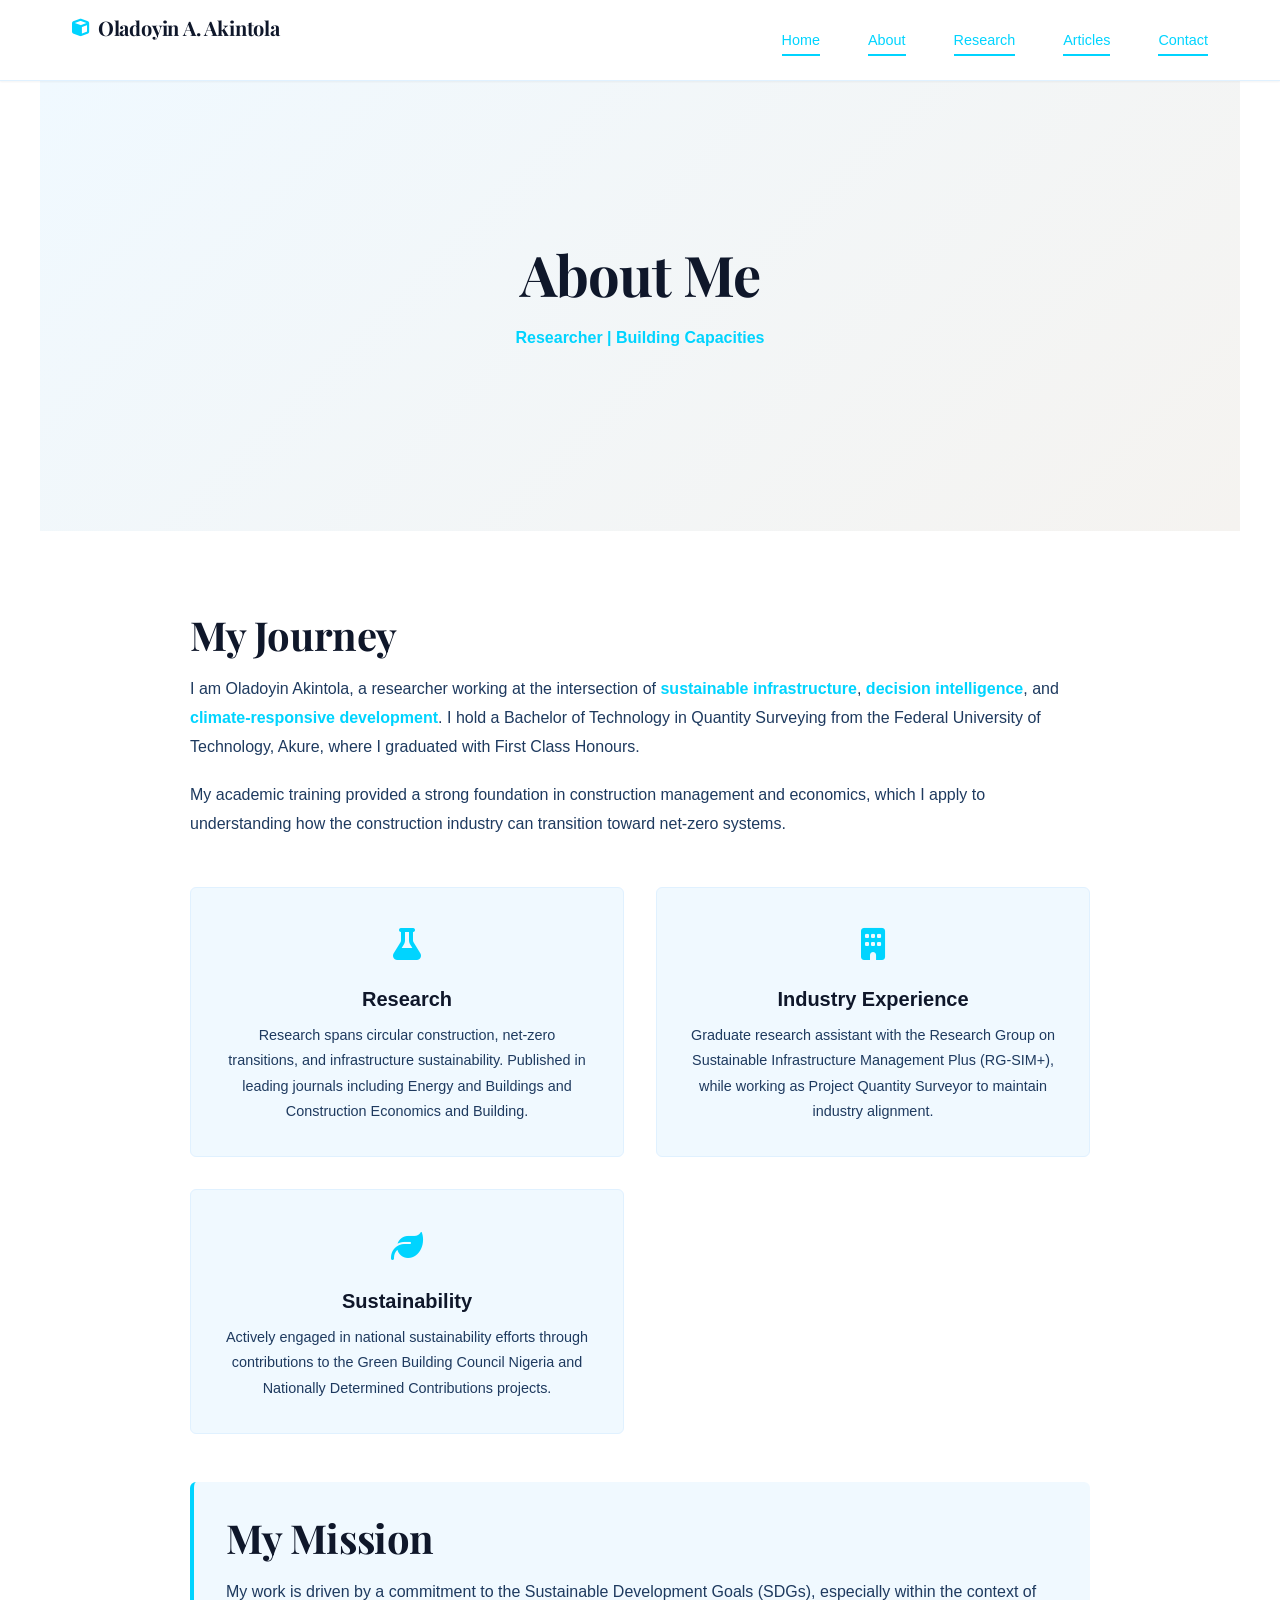
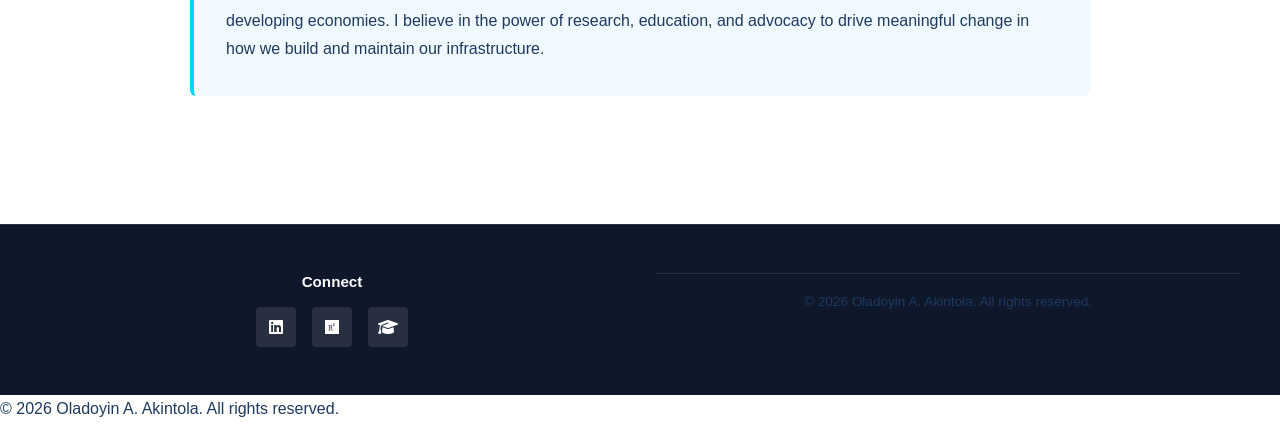
==== about.html @ 4be0ca06 "Add files via upload" ====
<!DOCTYPE html>
<html lang="en">
<head>
    <meta charset="UTF-8">
    <meta name="viewport" content="width=device-width, initial-scale=1.0">
    <title>About Me - Oladoyin Abidemi Akintola</title>
    <link href="https://fonts.googleapis.com/css2?family=Playfair+Display:wght@400;500;600;700&family=Inter:wght@300;400;500;600;700&display=swap" rel="stylesheet">
    <link rel="stylesheet" href="https://cdnjs.cloudflare.com/ajax/libs/font-awesome/6.4.0/css/all.min.css">
    <link rel="stylesheet" href="style.css">
</head>
<body>
    <!-- Navigation -->
    <nav class="navbar">
        <div class="nav-container">
            <h2 class="logo"><i class="fas fa-cube"></i> Oladoyin A. Akintola</h2>
            <ul class="nav-links">
                <li><a href="index.html" class="nav-link">Home</a></li>
                <li><a href="about.html" class="nav-link active">About</a></li>
                <li><a href="portfolio.html" class="nav-link">Research</a></li>
                <li><a href="blog.html" class="nav-link">Articles</a></li>
                <li><a href="contact.html" class="nav-link">Contact</a></li>
            </ul>
            <div class="hamburger">
                <span></span>
                <span></span>
                <span></span>
            </div>
        </div>
    </nav>

    <!-- PAGE HERO -->
    <section class="page-hero">
        <div class="page-hero-content">
            <h1>About Me</h1>
            <p class="page-subtitle">Researcher | Building Capacities</p>
        </div>
    </section>

    <!-- ABOUT SECTION -->
    <section class="about-section">
        <div class="about-content">
            <div class="about-intro">
                <h2>My Journey</h2>
                <p>I am Oladoyin Akintola, a researcher working at the intersection of <strong>sustainable infrastructure</strong>, <strong>decision intelligence</strong>, and <strong>climate-responsive development</strong>. I hold a Bachelor of Technology in Quantity Surveying from the Federal University of Technology, Akure, where I graduated with First Class Honours.</p>
                <p>My academic training provided a strong foundation in construction management and economics, which I apply to understanding how the construction industry can transition toward net-zero systems.</p>
            </div>

            <div class="about-grid">
                <div class="about-card">
                    <div class="about-icon"><i class="fas fa-flask"></i></div>
                    <h3>Research</h3>
                    <p>Research spans circular construction, net-zero transitions, and infrastructure sustainability. Published in leading journals including Energy and Buildings and Construction Economics and Building.</p>
                </div>
                <div class="about-card">
                    <div class="about-icon"><i class="fas fa-building"></i></div>
                    <h3>Industry Experience</h3>
                    <p>Graduate research assistant with the Research Group on Sustainable Infrastructure Management Plus (RG-SIM+), while working as Project Quantity Surveyor to maintain industry alignment.</p>
                </div>
                <div class="about-card">
                    <div class="about-icon"><i class="fas fa-leaf"></i></div>
                    <h3>Sustainability</h3>
                    <p>Actively engaged in national sustainability efforts through contributions to the Green Building Council Nigeria and Nationally Determined Contributions projects.</p>
                </div>
            </div>

            <div class="about-mission">
                <h2>My Mission</h2>
                <p>My work is driven by a commitment to the Sustainable Development Goals (SDGs), especially within the context of developing economies. I believe in the power of research, education, and advocacy to drive meaningful change in how we build and maintain our infrastructure.</p>
            </div>
        </div>
    </section>

    <!-- FOOTER -->
    <footer>
        <div class="footer-content">
            <div class="footer-section">
                <h4>Connect</h4>
                <div class="social-links">
                    <a href="https://www.linkedin.com/in/oladoyin-abidemi-akintola-975780237" title="LinkedIn" target="_blank"><i class="fab fa-linkedin"></i></a>
                    <a href="https://www.researchgate.net/profile/Oladoyin-Akintola" title="ResearchGate" target="_blank"><i class="fab fa-researchgate"></i></a>
                    <a href="https://scholar.google.com/citations?user=EJXc004AAAAJ&hl=en" title="Google Scholar" target="_blank"><i class="fas fa-graduation-cap"></i></a>
                </div>
            </div>
            <div class="footer-section">
                <p>&copy; 2026 Oladoyin A. Akintola. All rights reserved.</p>
            </div>
        </div>
    </footer>

    <script src="script.js"></script>
</body>
</html>
            </div>
            <div class="footer-section">
                <p>&copy; 2026 Oladoyin A. Akintola. All rights reserved.</p>
            </div>
        </div>
    </footer>

    <script src="script.js"></script>
</body>
</html>
---- style.css ----
/* ========== PREMIUM MINIMAL DESIGN SYSTEM ========== */
/* RESPONSIVE DESIGN FOR ALL DEVICES: Smartwatches, Phones, Tablets, Laptops, Desktops */
/* COLOR PALETTE: Modern Tech-Forward (Blue & Teal) */
:root {
    /* Color Palette - Modern Tech-Forward */
    --dark: #0f172a;             /* Deep Navy */
    --slate: #1e3a5f;            /* Navy Slate */
    --gray-light: #7ba3d4;       /* Light Blue-Gray */
    --border: #e0f1ff;           /* Light Blue Border */
    --bg-light: #f0f9ff;         /* Very Light Blue Background */
    --bg: #ffffff;               /* White */
    
    /* Accent Colors - Blue & Teal Vibrant */
    --accent: #00d4ff;           /* Vibrant Cyan - PRIMARY */
    --accent-gold: #0ea5e9;      /* Sky Blue - SECONDARY */
    --accent-sage: #06b6d4;      /* Teal - TERTIARY */
    
    /* Typography */
    --font-serif: 'Playfair Display', Georgia, serif;
    --font-sans: -apple-system, BlinkMacSystemFont, 'Segoe UI', 'Roboto', sans-serif;
    
    /* Effects */
    --shadow-sm: 0 1px 2px rgba(0, 0, 0, 0.04);
    --shadow-md: 0 4px 12px rgba(15, 23, 42, 0.12);
    --shadow-lg: 0 12px 32px rgba(15, 23, 42, 0.15);
    --transition: all 0.3s ease;
}

/* ========== RESET ========== */
*,
*::before,
*::after {
    margin: 0;
    padding: 0;
    box-sizing: border-box;
}

html {
    scroll-behavior: smooth;
}

body {
    font-family: var(--font-sans);
    background-color: var(--bg);
    color: var(--dark);
    line-height: 1.6;
    -webkit-font-smoothing: antialiased;
}

/* ========== TYPOGRAPHY ========== */
h1, h2, h3, h4, h5, h6 {
    font-weight: 700;
    line-height: 1.2;
    color: var(--dark);
}

h1 {
    font-family: var(--font-serif);
    font-size: clamp(1.75rem, 8vw, 3.5rem);
    margin-bottom: 1.5rem;
    letter-spacing: -0.02em;
}

h2 {
    font-family: var(--font-serif);
    font-size: clamp(1.5rem, 6vw, 2.5rem);
    margin-bottom: 1.5rem;
    letter-spacing: -0.01em;
}

h3 {
    font-size: 1.25rem;
    margin-bottom: 1rem;
    font-weight: 600;
}

p {
    margin-bottom: 1.25rem;
    line-height: 1.75;
    color: var(--slate);
}

a {
    color: var(--accent);
    text-decoration: none;
    transition: var(--transition);
}

a:hover {
    color: var(--accent-gold);
}

/* ========== NAVBAR ========== */
.navbar {
    background-color: var(--bg);
    border-bottom: 1px solid var(--border);
    position: sticky;
    top: 0;
    z-index: 1000;
    backdrop-filter: blur(10px);
    background-color: rgba(255, 255, 255, 0.95);
}

.nav-container {
    max-width: 1200px;
    margin: 0 auto;
    padding: 1rem 2rem;
    display: flex;
    justify-content: space-between;
    align-items: center;
}

.logo {
    font-family: var(--font-serif);
    font-size: 1.25rem;
    font-weight: 700;
    color: var(--dark);
    display: flex;
    align-items: center;
    gap: 0.5rem;
}

.logo i {
    color: var(--accent);
    font-size: 1.1rem;
}

.nav-links {
    list-style: none;
    display: flex;
    gap: 3rem;
}

.nav-link {
    color: var(--slate);
    font-size: 0.9rem;
    font-weight: 500;
    position: relative;
    transition: var(--transition);
}

.nav-link:hover,
.nav-link.active {
    color: var(--accent);
}

.nav-link::after {
    content: '';
    position: absolute;
    bottom: -8px;
    left: 0;
    width: 0;
    height: 2px;
    background-color: var(--accent);
    transition: width 0.3s ease;
}

.nav-link:hover::after,
.nav-link.active::after {
    width: 100%;
}

.hamburger {
    display: none;
    flex-direction: column;
    gap: 5px;
    cursor: pointer;
}

.hamburger span {
    width: 24px;
    height: 2px;
    background-color: var(--dark);
    border-radius: 1px;
    transition: var(--transition);
}

/* ========== HERO ========== */
.hero {
    min-height: 90vh;
    background: linear-gradient(135deg, var(--bg-light) 0%, #f5f3f0 100%);
    display: flex;
    align-items: center;
    justify-content: center;
    padding: 4rem 2rem;
    position: relative;
    overflow: hidden;
}

.hero::before {
    content: '';
    position: absolute;
    top: -50%;
    right: -20%;
    width: 600px;
    height: 600px;
    background: radial-gradient(circle, rgba(122, 138, 128, 0.08) 0%, transparent 70%);
    border-radius: 50%;
    animation: float 20s ease-in-out infinite;
}

.hero::after {
    content: '';
    position: absolute;
    bottom: -20%;
    left: -10%;
    width: 400px;
    height: 400px;
    background: radial-gradient(circle, rgba(107, 91, 71, 0.06) 0%, transparent 70%);
    border-radius: 50%;
    animation: float 25s ease-in-out infinite;
}

.hero-content {
    position: relative;
    z-index: 2;
    max-width: 900px;
    text-align: left;
    animation: fadeInUp 0.8s ease 0.2s both;
}

.hero-title {
    font-size: clamp(2rem, 8vw, 3.5rem);
    line-height: 1.1;
    margin-bottom: 2rem;
    color: var(--dark);
}

.hero-subtitle {
    font-size: clamp(1rem, 3vw, 1.4rem);
    color: var(--accent);
    margin-bottom: 2rem;
    font-weight: 500;
    letter-spacing: 0.02em;
}

.hero-description {
    font-size: 1rem;
    color: var(--slate);
    max-width: 600px;
    margin-bottom: 2rem;
    line-height: 1.8;
}

.hero-cta {
    display: flex;
    gap: 1.5rem;
    flex-wrap: wrap;
}

/* ========== BUTTONS ========== */
.btn {
    display: inline-block;
    padding: 0.875rem 1.75rem;
    border-radius: 4px;
    font-size: 0.9rem;
    font-weight: 600;
    text-decoration: none;
    border: 2px solid transparent;
    cursor: pointer;
    transition: var(--transition);
    letter-spacing: 0.02em;
}

.btn-primary {
    background-color: var(--accent);
    color: white;
}

.btn-primary:hover {
    background-color: var(--accent-gold);
    transform: translateY(-2px);
    box-shadow: var(--shadow-md);
}

.btn-secondary {
    background-color: transparent;
    color: var(--accent);
    border: 2px solid var(--accent);
}

.btn-secondary:hover {
    background-color: var(--accent);
    color: white;
}

/* ========== SECTIONS ========== */
section {
    padding: 5rem 2rem;
    max-width: 1200px;
    margin: 0 auto;
}

.section-header {
    text-align: center;
    margin-bottom: 4rem;
}

.section-title {
    font-size: clamp(1.75rem, 5vw, 2.5rem);
    margin-bottom: 1rem;
    color: var(--dark);
}

.section-subtitle {
    font-size: 0.85rem;
    color: var(--gray-light);
    letter-spacing: 0.15em;
    text-transform: uppercase;
    font-weight: 600;
}

/* ========== INTERESTS SECTION ========== */
.interests {
    background-color: var(--bg-light);
    border-radius: 8px;
}

.interests-grid {
    display: grid;
    grid-template-columns: repeat(auto-fit, minmax(250px, 1fr));
    gap: 2rem;
}

.interest-card {
    background-color: var(--bg);
    padding: 2rem;
    border-radius: 6px;
    border: 1px solid var(--border);
    text-align: center;
    transition: var(--transition);
}

.interest-card:hover {
    border-color: var(--accent);
    box-shadow: var(--shadow-md);
    transform: translateY(-4px);
}

.card-icon {
    width: 60px;
    height: 60px;
    margin: 0 auto 1.5rem;
    background-color: rgba(107, 91, 71, 0.08);
    border-radius: 6px;
    display: flex;
    align-items: center;
    justify-content: center;
    font-size: 1.75rem;
    color: var(--accent);
    transition: var(--transition);
}

.interest-card:hover .card-icon {
    background-color: var(--accent);
    color: white;
    transform: scale(1.1);
}

.interest-card h3 {
    font-size: 1.1rem;
    margin-bottom: 0.75rem;
}

.interest-card p {
    font-size: 0.9rem;
    margin-bottom: 0;
}

/* ========== ACTIONS SECTION ========== */
.actions {
    background-color: var(--bg);
}

.actions-container {
    display: grid;
    grid-template-columns: repeat(auto-fit, minmax(300px, 1fr));
    gap: 2rem;
}

.action-card {
    background-color: var(--bg-light);
    padding: 2.5rem;
    border-radius: 6px;
    border: 1px solid var(--border);
    text-align: center;
    transition: var(--transition);
}

.action-card:hover {
    border-color: var(--accent);
    box-shadow: var(--shadow-md);
    transform: translateY(-6px);
}

.action-icon {
    font-size: 2.5rem;
    color: var(--accent);
    margin-bottom: 1.5rem;
    transition: var(--transition);
}

.action-card:hover .action-icon {
    transform: scale(1.15);
}

.action-card h2 {
    margin-bottom: 1rem;
    font-size: 1.5rem;
}

.action-card p {
    margin-bottom: 1.5rem;
}

/* ========== PAGE SECTIONS ========== */
.page-hero {
    min-height: 50vh;
    background: linear-gradient(135deg, var(--bg-light) 0%, #f5f3f0 100%);
    display: flex;
    align-items: center;
    justify-content: center;
    padding: 4rem 2rem;
    text-align: center;
}

.page-hero-content h1 {
    margin-bottom: 1rem;
}

.page-subtitle {
    font-size: 1rem;
    color: var(--accent);
    font-weight: 600;
}

/* ========== ABOUT ========== */
.about-section {
    background-color: var(--bg);
}

.about-content {
    max-width: 900px;
    margin: 0 auto;
}

.about-intro {
    margin-bottom: 3rem;
}

.about-intro h2,
.about-mission h2 {
    color: var(--dark);
    margin-bottom: 1rem;
}

.about-intro p,
.about-mission p {
    font-size: 1rem;
    line-height: 1.8;
}

.about-intro p strong {
    color: var(--accent);
}

.about-grid {
    display: grid;
    grid-template-columns: repeat(auto-fit, minmax(250px, 1fr));
    gap: 2rem;
    margin-bottom: 3rem;
}

.about-card {
    background-color: var(--bg-light);
    padding: 2rem;
    border-radius: 6px;
    border: 1px solid var(--border);
    text-align: center;
    transition: var(--transition);
}

.about-card:hover {
    border-color: var(--accent);
    box-shadow: var(--shadow-md);
    transform: translateY(-4px);
}

.about-icon {
    font-size: 2rem;
    color: var(--accent);
    margin-bottom: 1rem;
    transition: var(--transition);
}

.about-card:hover .about-icon {
    transform: scale(1.15);
}

.about-card h3 {
    margin-bottom: 0.75rem;
}

.about-card p {
    font-size: 0.9rem;
    margin-bottom: 0;
}

.about-mission {
    background-color: var(--bg-light);
    padding: 2rem;
    border-radius: 6px;
    border-left: 4px solid var(--accent);
}

.about-mission p {
    margin-bottom: 0;
}

/* ========== BLOG ========== */
.blog-section {
    background-color: var(--bg);
}

.blog-grid {
    display: grid;
    grid-template-columns: repeat(auto-fit, minmax(280px, 1fr));
    gap: 2rem;
}

.blog-card {
    background-color: var(--bg-light);
    padding: 2rem;
    border-radius: 6px;
    border: 1px solid var(--border);
    transition: var(--transition);
}

.blog-card:hover {
    border-color: var(--accent);
    box-shadow: var(--shadow-md);
    transform: translateY(-4px);
}

.blog-date {
    font-size: 0.75rem;
    color: var(--accent);
    font-weight: 700;
    letter-spacing: 0.1em;
    text-transform: uppercase;
    margin-bottom: 0.75rem;
}

.blog-card h3 {
    font-size: 1.1rem;
    margin-bottom: 1rem;
}

.blog-card p {
    font-size: 0.9rem;
    margin-bottom: 1rem;
}

.blog-meta {
    display: flex;
    gap: 0.5rem;
    flex-wrap: wrap;
}

.blog-category {
    display: inline-block;
    background-color: var(--bg);
    color: var(--accent);
    padding: 0.35rem 0.7rem;
    border-radius: 3px;
    font-size: 0.7rem;
    font-weight: 600;
    border: 1px solid var(--border);
}

.blog-read-time {
    font-size: 0.75rem;
    color: var(--gray-light);
    margin-top: 1rem;
    font-style: italic;
}

.blog-instruction {
    background-color: #f8f8f8;
    padding: 2rem;
    text-align: center;
}

.blog-instruction code {
    background-color: #e5e5e5;
    padding: 0.25rem 0.5rem;
    border-radius: 3px;
    font-family: 'Courier New', monospace;
    color: var(--accent);
}

/* ========== PORTFOLIO ========== */
.portfolio-section {
    background-color: var(--bg);
}

.portfolio-container {
    max-width: 900px;
    margin: 0 auto;
}

.project-card {
    background-color: var(--bg-light);
    padding: 2rem;
    border-radius: 6px;
    border: 1px solid var(--border);
    margin-bottom: 2rem;
    transition: var(--transition);
}

.project-card:hover {
    border-color: var(--accent);
    box-shadow: var(--shadow-md);
}

.project-year {
    display: inline-block;
    background-color: var(--accent);
    color: white;
    padding: 0.35rem 0.75rem;
    border-radius: 3px;
    font-size: 0.75rem;
    font-weight: 700;
    margin-bottom: 1rem;
}

.project-card h2 {
    font-size: 1.35rem;
    margin-bottom: 1rem;
    line-height: 1.4;
}

.project-description {
    color: var(--slate);
    font-size: 0.95rem;
    margin-bottom: 1.5rem;
}

.project-meta {
    display: flex;
    gap: 0.5rem;
    flex-wrap: wrap;
    margin-bottom: 1.5rem;
}

.project-tag {
    display: inline-block;
    background-color: var(--bg);
    color: var(--accent);
    padding: 0.35rem 0.7rem;
    border-radius: 3px;
    font-size: 0.7rem;
    font-weight: 600;
    border: 1px solid var(--border);
}

/* ========== CONTACT ========== */
.contact-section {
    background-color: var(--bg);
}

.contact-container {
    max-width: 900px;
    margin: 0 auto;
}

.contact-info {
    text-align: center;
    margin-bottom: 3rem;
}

.contact-info h2 {
    margin-bottom: 1rem;
}

.contact-info p {
    max-width: 600px;
    margin: 0 auto;
}

.contact-grid {
    display: grid;
    grid-template-columns: repeat(auto-fit, minmax(250px, 1fr));
    gap: 2rem;
}

.contact-card {
    background-color: var(--bg-light);
    padding: 2rem;
    border-radius: 6px;
    border: 1px solid var(--border);
    text-align: center;
    transition: var(--transition);
    text-decoration: none;
    color: inherit;
}

.contact-card:hover {
    border-color: var(--accent);
    box-shadow: var(--shadow-md);
    transform: translateY(-4px);
}

.contact-icon {
    font-size: 2rem;
    color: var(--accent);
    margin-bottom: 1rem;
    transition: var(--transition);
}

.contact-card:hover .contact-icon {
    transform: scale(1.15);
}

.contact-card h3 {
    font-size: 1.1rem;
    margin-bottom: 0.5rem;
}

.contact-card p {
    font-size: 0.9rem;
    margin-bottom: 0;
}

/* ========== FOOTER ========== */
footer {
    background-color: var(--dark);
    color: rgba(255, 255, 255, 0.8);
    padding: 3rem 2rem 1.5rem;
    margin-top: 3rem;
    border-top: 1px solid rgba(255, 255, 255, 0.1);
}

.footer-content {
    max-width: 1200px;
    margin: 0 auto;
    display: grid;
    grid-template-columns: repeat(auto-fit, minmax(250px, 1fr));
    gap: 2rem;
    text-align: center;
    margin-bottom: 1.5rem;
}

.footer-section h4 {
    font-size: 0.95rem;
    margin-bottom: 1rem;
    font-weight: 700;
    color: white;
}

.social-links {
    display: flex;
    gap: 1rem;
    justify-content: center;
}

.social-links a {
    width: 40px;
    height: 40px;
    background-color: rgba(255, 255, 255, 0.1);
    border-radius: 4px;
    display: flex;
    align-items: center;
    justify-content: center;
    color: white;
    text-decoration: none;
    font-size: 1rem;
    transition: var(--transition);
}

.social-links a:hover {
    background-color: var(--accent);
    transform: translateY(-3px);
}

footer p {
    border-top: 1px solid rgba(255, 255, 255, 0.1);
    padding-top: 1rem;
    font-size: 0.85rem;
    margin-bottom: 0;
}

/* ========== ANIMATIONS ========== */
@keyframes fadeInUp {
    from {
        opacity: 0;
        transform: translateY(30px);
    }
    to {
        opacity: 1;
        transform: translateY(0);
    }
}

@keyframes float {
    0%, 100% {
        transform: translateY(0);
    }
    50% {
        transform: translateY(20px);
    }
}

/* ========== RESPONSIVE DESIGN ========== */
/* SMARTWATCH - Ultra-small devices (< 300px) */
@media (max-width: 299px) {
    .nav-container {
        padding: 0.75rem;
    }

    .logo {
        font-size: 0.85rem;
    }

    .logo i {
        font-size: 0.8rem;
    }

    .nav-links {
        display: none;
        position: absolute;
        top: 100%;
        left: 0;
        right: 0;
        flex-direction: column;
        background-color: var(--bg);
        border-bottom: 1px solid var(--border);
        gap: 0;
        padding: 0.5rem;
        width: 100%;
        z-index: 999;
    }

    .nav-links.active {
        display: flex;
    }

    .nav-link {
        font-size: 0.75rem;
        padding: 0.5rem 0.25rem;
    }

    .hamburger {
        display: flex;
    }

    .hamburger span {
        width: 18px;
        height: 1.5px;
    }

    h1 {
        font-size: clamp(1.2rem, 4vw, 1.8rem);
    }

    h2 {
        font-size: clamp(1rem, 3.5vw, 1.5rem);
    }

    section {
        padding: 1.5rem 0.75rem;
    }

    .hero {
        min-height: 50vh;
        padding: 2rem 1rem;
    }

    .hero-title {
        font-size: clamp(1.2rem, 5vw, 1.8rem);
        margin-bottom: 1rem;
    }

    .hero-subtitle {
        font-size: clamp(0.75rem, 2.5vw, 1rem);
        margin-bottom: 0.75rem;
    }

    .hero-description {
        font-size: 0.75rem;
        margin-bottom: 1rem;
    }

    .hero-cta {
        gap: 0.5rem;
        flex-direction: column;
    }

    .btn {
        padding: 0.5rem 1rem;
        font-size: 0.7rem;
    }

    .interests-grid,
    .actions-container,
    .about-grid,
    .blog-grid,
    .contact-grid,
    .portfolio-container {
        grid-template-columns: 1fr;
        gap: 1rem;
    }

    .interest-card,
    .action-card,
    .about-card,
    .blog-card,
    .contact-card,
    .project-card {
        padding: 1rem;
    }

    .card-icon {
        width: 40px;
        height: 40px;
        font-size: 1.2rem;
    }

    .page-hero {
        min-height: 40vh;
        padding: 2rem 1rem;
    }
}

/* MOBILE PHONES - Small devices (300px - 640px) */
@media (min-width: 300px) and (max-width: 640px) {
    .nav-container {
        padding: 0.75rem 1rem;
    }

    .logo {
        font-size: 1rem;
    }

    .nav-links {
        display: none;
        position: absolute;
        top: 100%;
        left: 0;
        right: 0;
        flex-direction: column;
        background-color: var(--bg);
        border-bottom: 1px solid var(--border);
        gap: 0;
        padding: 0.75rem;
        width: 100%;
        z-index: 999;
    }

    .nav-links.active {
        display: flex;
    }

    .nav-link {
        color: var(--slate);
        font-size: 0.85rem;
        padding: 0.75rem 0.5rem;
    }

    .hamburger {
        display: flex;
    }

    .hamburger span {
        width: 20px;
        height: 2px;
    }

    h1 {
        font-size: clamp(1.4rem, 5vw, 2rem);
    }

    h2 {
        font-size: clamp(1.1rem, 4vw, 1.75rem);
    }

    section {
        padding: 2rem 1rem;
    }

    .hero {
        min-height: 60vh;
        padding: 2.5rem 1rem;
    }

    .hero-title {
        font-size: clamp(1.4rem, 6vw, 2rem);
        margin-bottom: 1rem;
    }

    .hero-subtitle {
        font-size: clamp(0.85rem, 3vw, 1.1rem);
        margin-bottom: 1rem;
    }

    .hero-description {
        font-size: 0.85rem;
        margin-bottom: 1.25rem;
    }

    .hero-cta {
        gap: 0.75rem;
        flex-direction: column;
    }

    .btn {
        width: 100%;
        padding: 0.75rem 1.25rem;
        font-size: 0.8rem;
        text-align: center;
    }

    .interests-grid,
    .actions-container,
    .about-grid,
    .blog-grid,
    .contact-grid,
    .portfolio-container {
        grid-template-columns: 1fr;
        gap: 1.25rem;
    }

    .interest-card,
    .action-card,
    .about-card,
    .blog-card,
    .contact-card,
    .project-card {
        padding: 1.25rem;
    }

    .card-icon {
        width: 50px;
        height: 50px;
        font-size: 1.4rem;
    }

    .page-hero {
        min-height: 45vh;
        padding: 2.5rem 1rem;
    }

    .section-header {
        margin-bottom: 2.5rem;
    }

    .hero::before {
        width: 300px;
        height: 300px;
    }

    .hero::after {
        width: 200px;
        height: 200px;
    }
}

/* TABLETS - Medium devices (641px - 1024px) */
@media (min-width: 641px) and (max-width: 1024px) {
    .nav-links {
        gap: 1.5rem;
    }

    .nav-link {
        font-size: 0.9rem;
    }

    h1 {
        font-size: clamp(1.75rem, 6vw, 2.5rem);
    }

    h2 {
        font-size: clamp(1.4rem, 5vw, 2rem);
    }

    section {
        padding: 4rem 1.5rem;
    }

    .interests-grid,
    .actions-container,
    .about-grid,
    .blog-grid,
    .contact-grid,
    .portfolio-container {
        grid-template-columns: repeat(2, 1fr);
        gap: 1.5rem;
    }

    .btn {
        padding: 0.875rem 1.5rem;
        font-size: 0.85rem;
    }

    .page-hero {
        min-height: 50vh;
    }

    .section-header {
        margin-bottom: 3.5rem;
    }
}

/* LARGE DEVICES - Desktops/Laptops (1025px+) */
@media (min-width: 1025px) {
    .nav-links {
        gap: 3rem;
    }

    h1 {
        font-size: clamp(2rem, 8vw, 3.5rem);
    }

    h2 {
        font-size: clamp(1.5rem, 6vw, 2.5rem);
    }

    section {
        padding: 5rem 2rem;
    }

    .interests-grid,
    .actions-container,
    .about-grid,
    .contact-grid,
    .portfolio-container {
        grid-template-columns: repeat(auto-fit, minmax(280px, 1fr));
    }

    .blog-grid {
        grid-template-columns: repeat(auto-fit, minmax(280px, 1fr));
    }

    .btn {
        padding: 0.875rem 1.75rem;
    }

    .page-hero {
        min-height: 50vh;
    }

    .section-header {
        margin-bottom: 4rem;
    }
}
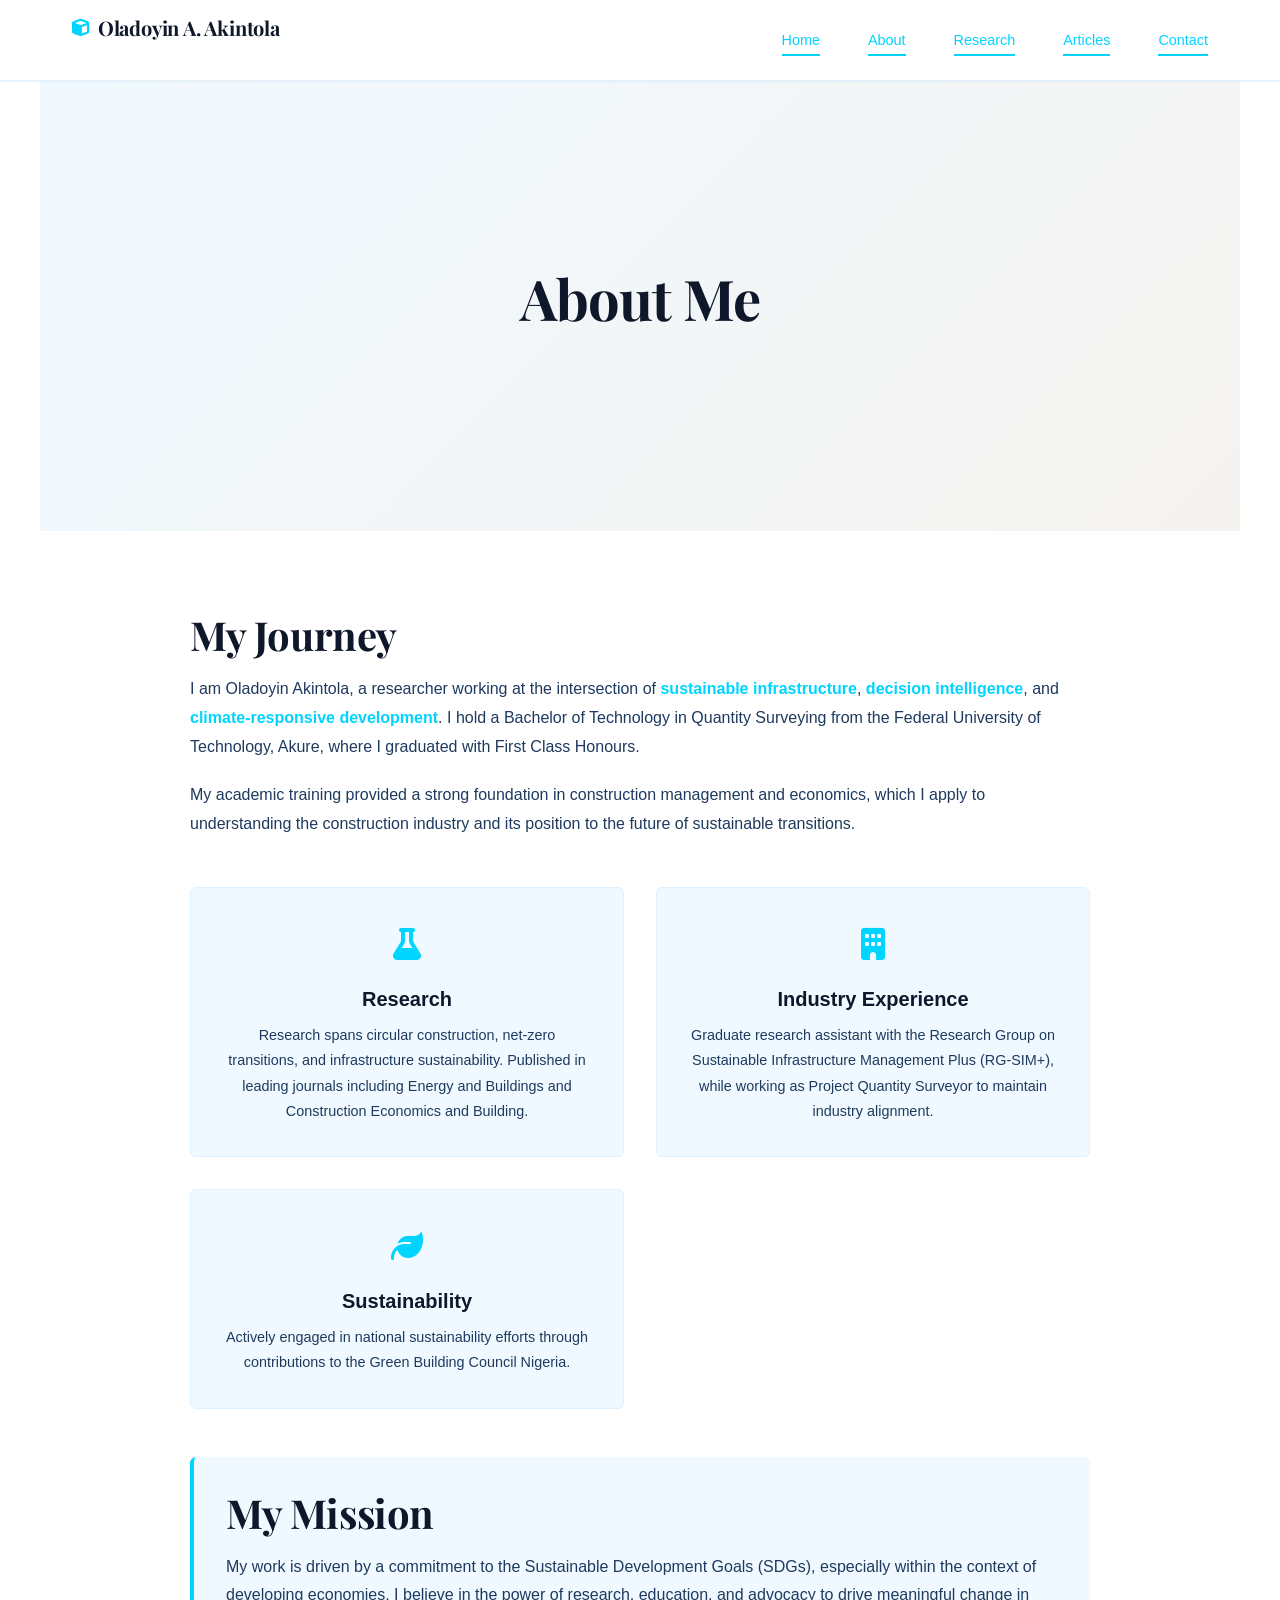
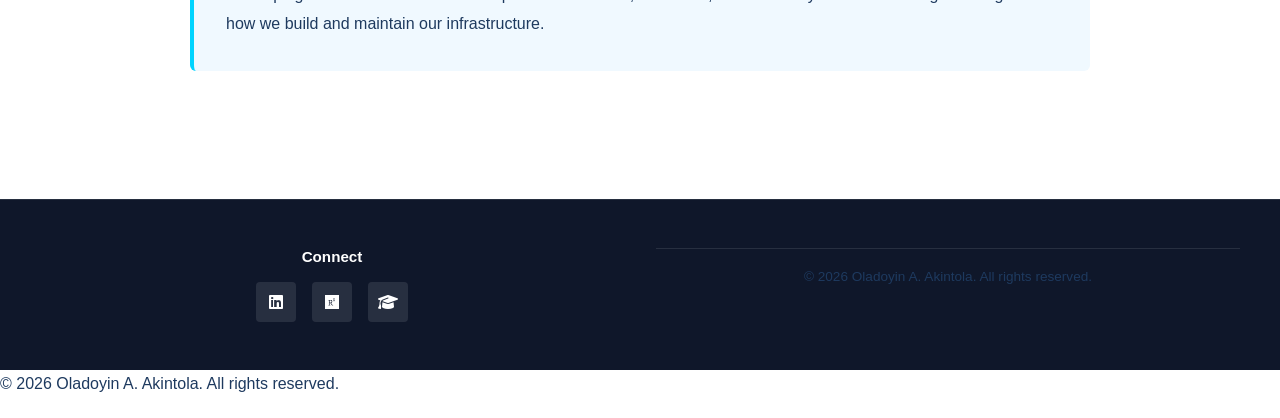
==== commit 7bb3e2e2: "Update about.html" ====
--- a/about.html
+++ b/about.html
@@ -3,7 +3,7 @@
 <head>
     <meta charset="UTF-8">
     <meta name="viewport" content="width=device-width, initial-scale=1.0">
-    <title>About Me - Oladoyin Abidemi Akintola</title>
+    <title>About Me - Oladoyin A. Akintola</title>
     <link href="https://fonts.googleapis.com/css2?family=Playfair+Display:wght@400;500;600;700&family=Inter:wght@300;400;500;600;700&display=swap" rel="stylesheet">
     <link rel="stylesheet" href="https://cdnjs.cloudflare.com/ajax/libs/font-awesome/6.4.0/css/all.min.css">
     <link rel="stylesheet" href="style.css">
@@ -32,7 +32,6 @@
     <section class="page-hero">
         <div class="page-hero-content">
             <h1>About Me</h1>
-            <p class="page-subtitle">Researcher | Building Capacities</p>
         </div>
     </section>
 
@@ -42,7 +41,7 @@
             <div class="about-intro">
                 <h2>My Journey</h2>
                 <p>I am Oladoyin Akintola, a researcher working at the intersection of <strong>sustainable infrastructure</strong>, <strong>decision intelligence</strong>, and <strong>climate-responsive development</strong>. I hold a Bachelor of Technology in Quantity Surveying from the Federal University of Technology, Akure, where I graduated with First Class Honours.</p>
-                <p>My academic training provided a strong foundation in construction management and economics, which I apply to understanding how the construction industry can transition toward net-zero systems.</p>
+                <p>My academic training provided a strong foundation in construction management and economics, which I apply to understanding the construction industry and its position to the future of sustainable transitions.</p>
             </div>
 
             <div class="about-grid">
@@ -50,7 +49,7 @@
                     <div class="about-icon"><i class="fas fa-flask"></i></div>
                     <h3>Research</h3>
                     <p>Research spans circular construction, net-zero transitions, and infrastructure sustainability. Published in leading journals including Energy and Buildings and Construction Economics and Building.</p>
-                </div>
+                  </div>
                 <div class="about-card">
                     <div class="about-icon"><i class="fas fa-building"></i></div>
                     <h3>Industry Experience</h3>
@@ -59,7 +58,7 @@
                 <div class="about-card">
                     <div class="about-icon"><i class="fas fa-leaf"></i></div>
                     <h3>Sustainability</h3>
-                    <p>Actively engaged in national sustainability efforts through contributions to the Green Building Council Nigeria and Nationally Determined Contributions projects.</p>
+                    <p>Actively engaged in national sustainability efforts through contributions to the Green Building Council Nigeria.</p>
                 </div>
             </div>
 
@@ -99,4 +98,4 @@
 
     <script src="script.js"></script>
 </body>
-</html>+</html>
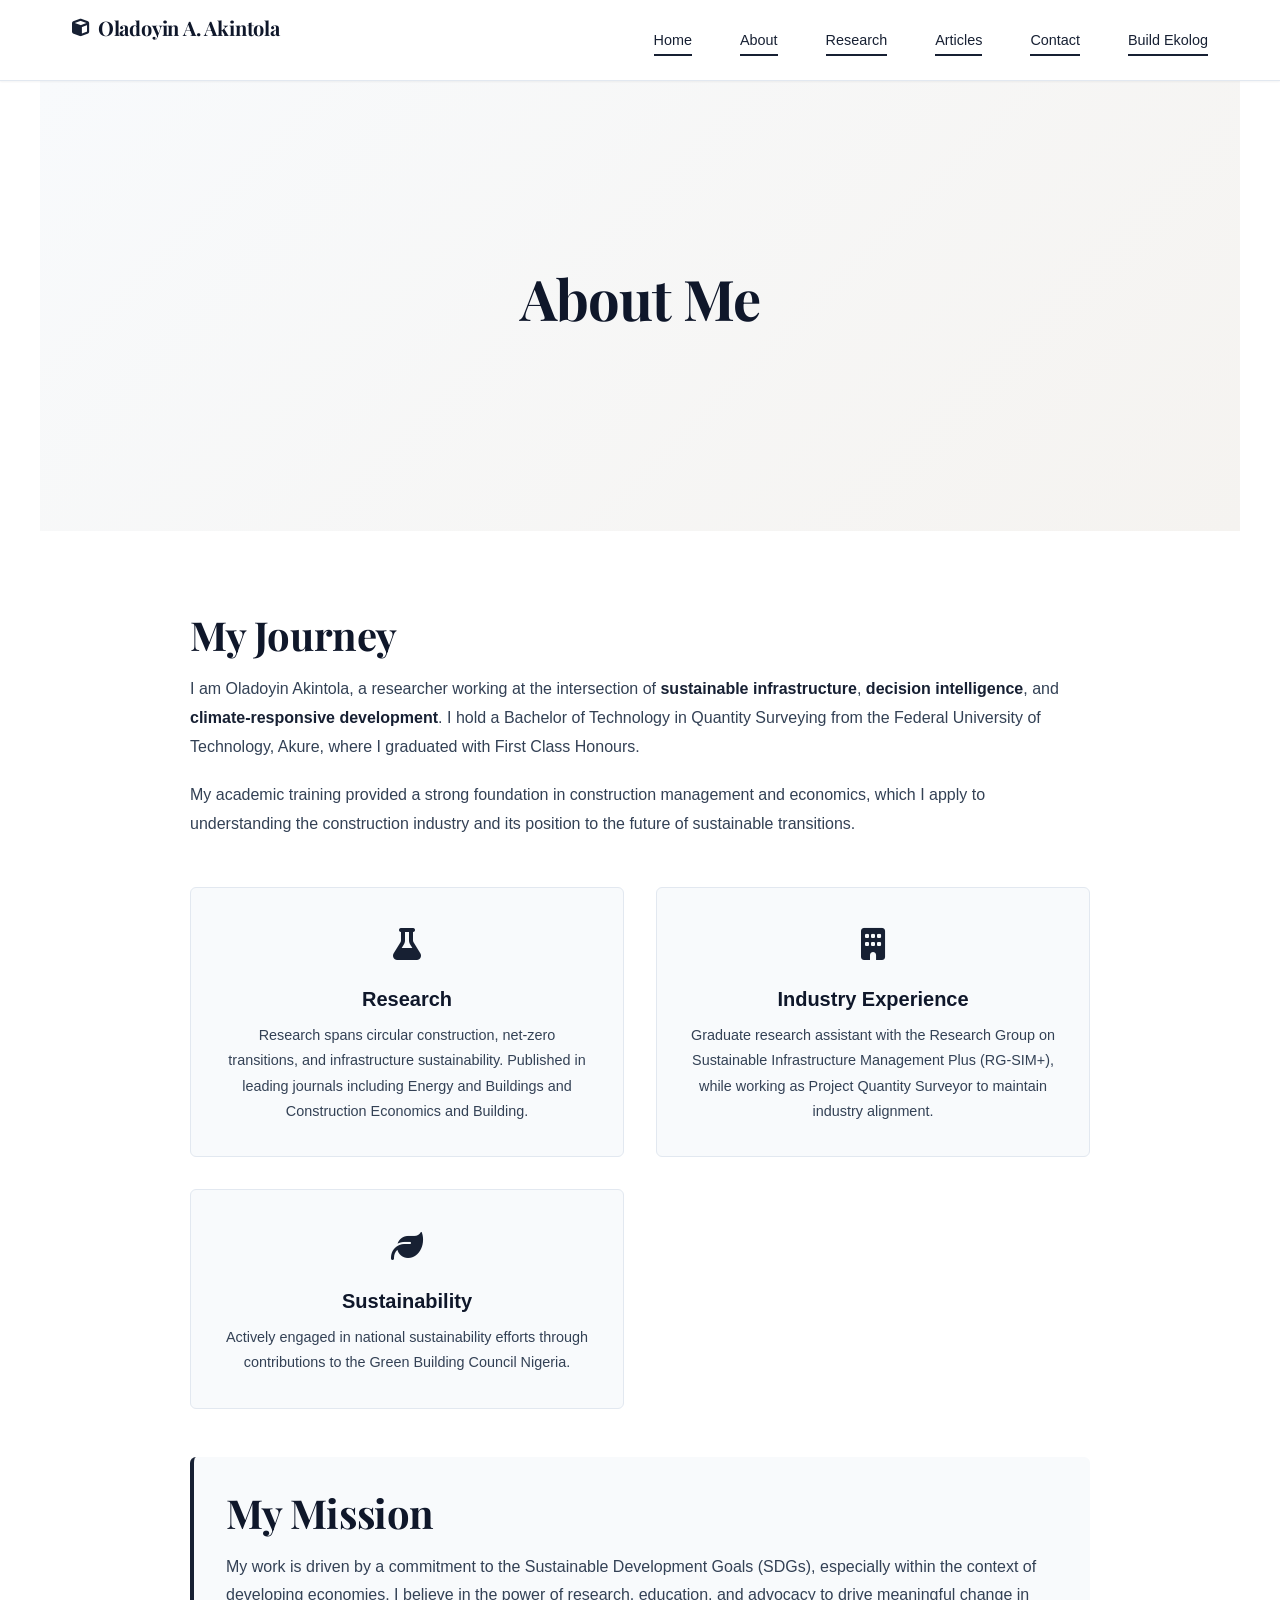
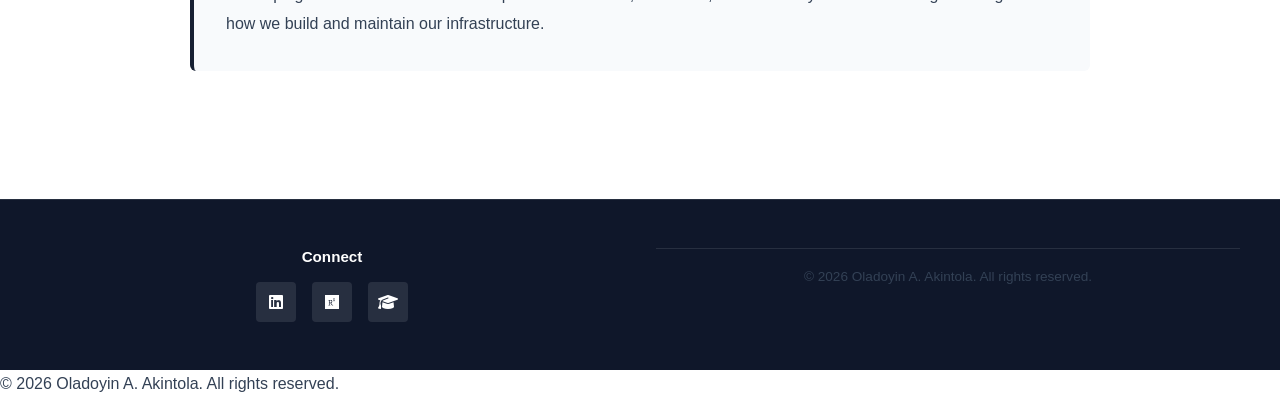
==== commit 4d0b2339: "Update about.html" ====
--- a/about.html
+++ b/about.html
@@ -19,6 +19,7 @@
                 <li><a href="portfolio.html" class="nav-link">Research</a></li>
                 <li><a href="blog.html" class="nav-link">Articles</a></li>
                 <li><a href="contact.html" class="nav-link">Contact</a></li>
+                <li><a href="BuildEkolog.html" class="nav-link">Build Ekolog</a></li>
             </ul>
             <div class="hamburger">
                 <span></span>
--- a/style.css
+++ b/style.css
@@ -1,29 +1,40 @@
-/* ========== PREMIUM MINIMAL DESIGN SYSTEM ========== */
-/* RESPONSIVE DESIGN FOR ALL DEVICES: Smartwatches, Phones, Tablets, Laptops, Desktops */
-/* COLOR PALETTE: Modern Tech-Forward (Blue & Teal) */
+/* ========== PREMIUM ACADEMIC DESIGN SYSTEM ========== */
+/* PERSONAL WEBSITE - RESEARCHER / SUSTAINABILITY / INFRASTRUCTURE BRAND */
+
 :root {
-    /* Color Palette - Modern Tech-Forward */
-    --dark: #0f172a;             /* Deep Navy */
-    --slate: #1e3a5f;            /* Navy Slate */
-    --gray-light: #7ba3d4;       /* Light Blue-Gray */
-    --border: #e0f1ff;           /* Light Blue Border */
-    --bg-light: #f0f9ff;         /* Very Light Blue Background */
-    --bg: #ffffff;               /* White */
-    
-    /* Accent Colors - Blue & Teal Vibrant */
-    --accent: #00d4ff;           /* Vibrant Cyan - PRIMARY */
-    --accent-gold: #0ea5e9;      /* Sky Blue - SECONDARY */
-    --accent-sage: #06b6d4;      /* Teal - TERTIARY */
-    
+
+    /* Primary Colors - Authority & Intelligence */
+    --dark: #0f172a;
+    --slate: #334155;
+    --gray-light: #64748b;
+    --border: #e2e8f0;
+
+
+    /* Background Colors - Clean Academic Style */
+    --bg-light: #f8fafc;
+    --bg: #ffffff;
+
+
+    /* Accent Colors - Excellence & Sustainability */
+    --accent: #172033;
+    --accent-gold: #b8956a;
+    --accent-sage: #6b8e7f;
+
+
     /* Typography */
     --font-serif: 'Playfair Display', Georgia, serif;
     --font-sans: -apple-system, BlinkMacSystemFont, 'Segoe UI', 'Roboto', sans-serif;
-    
+
+
     /* Effects */
-    --shadow-sm: 0 1px 2px rgba(0, 0, 0, 0.04);
-    --shadow-md: 0 4px 12px rgba(15, 23, 42, 0.12);
-    --shadow-lg: 0 12px 32px rgba(15, 23, 42, 0.15);
-    --transition: all 0.3s ease;
+    --shadow-sm: 0 2px 4px rgba(15, 23, 42, 0.06);
+    --shadow-md: 0 6px 16px rgba(15, 23, 42, 0.10);
+    --shadow-lg: 0 12px 30px rgba(15, 23, 42, 0.14);
+
+
+    /* Transitions */
+    --transition: all 300ms cubic-bezier(0.4, 0, 0.2, 1);
+
 }
 
 /* ========== RESET ========== */
@@ -1152,4 +1163,4 @@
     .section-header {
         margin-bottom: 4rem;
     }
-}+}
